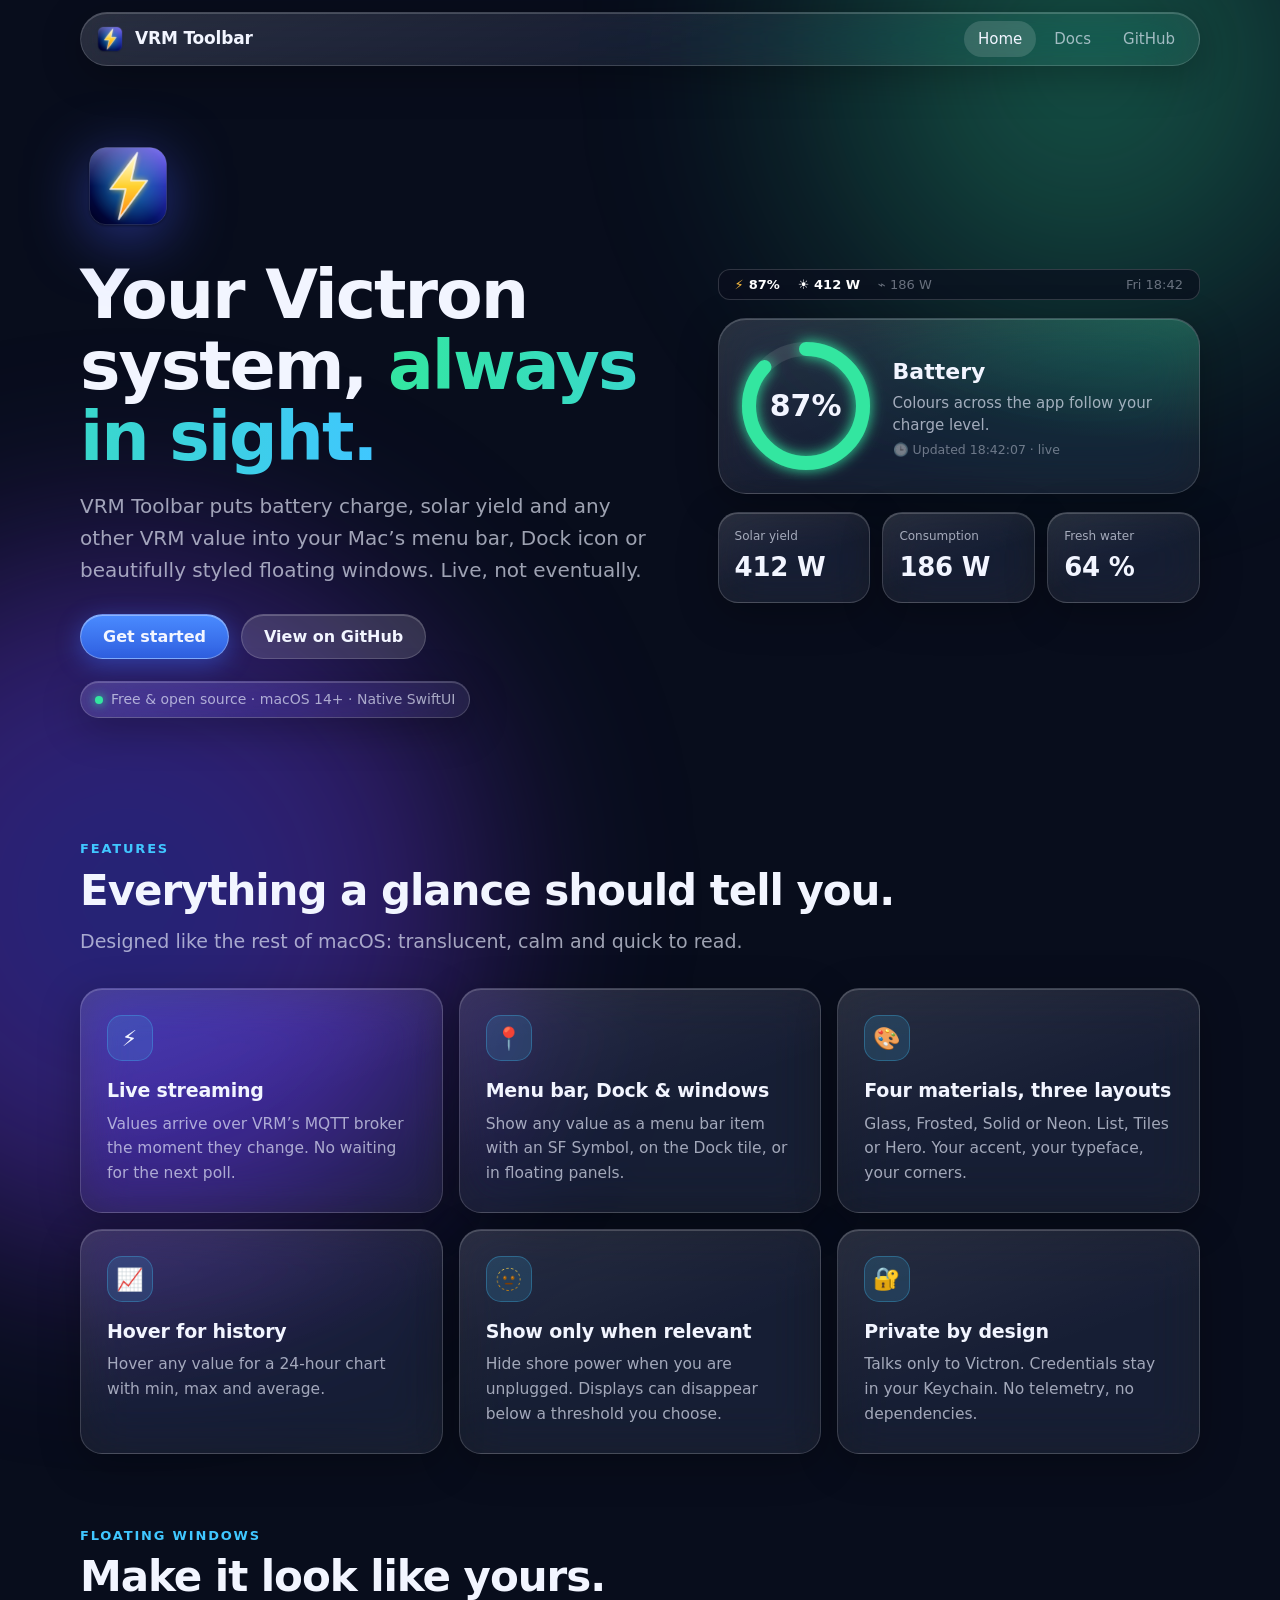
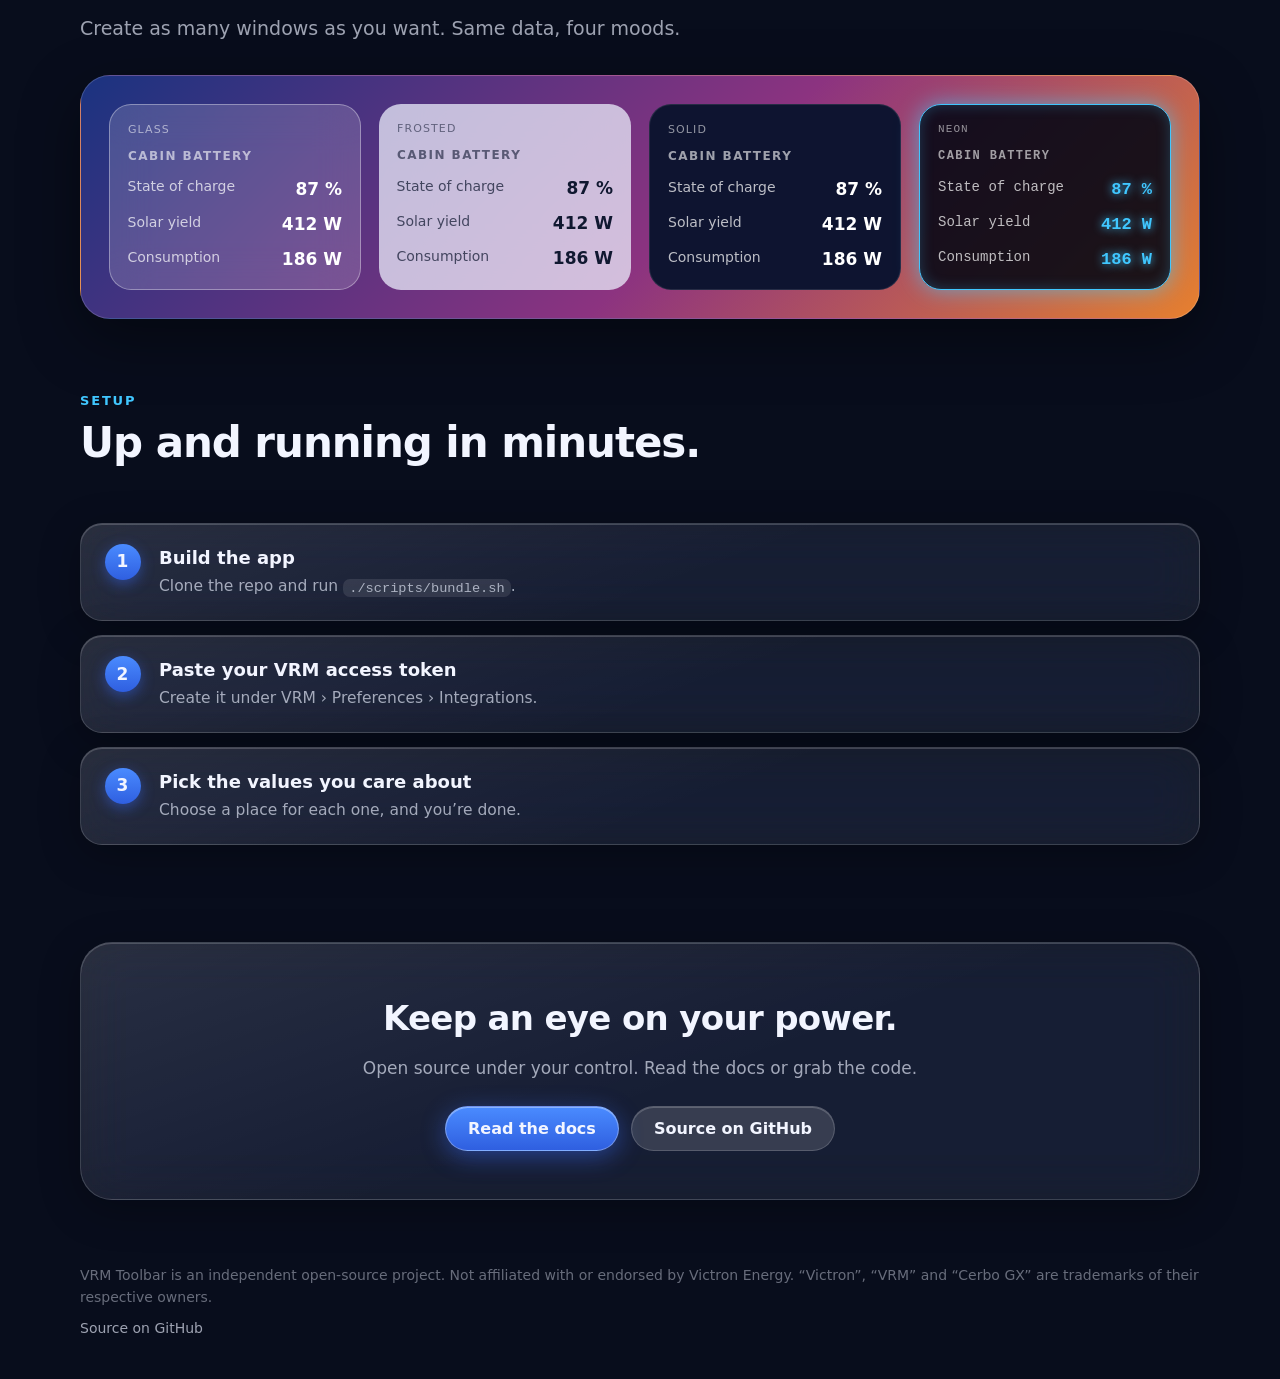
==== docs/index.html @ 51b3aa8a "Initial commit: VRM Toolbar app, docs and homepage Co-Authored-By: Claude Sonnet 5.5 <noreply@anthro" ====
<!DOCTYPE html>
<html lang="en"><head><meta charset="utf-8">
<meta name="viewport" content="width=device-width, initial-scale=1">
<title>VRM Toolbar — your Victron battery, always in sight</title>
<meta name="description" content="A native Mac menu bar, Dock and floating-window display for your Victron VRM installation. Live values, history charts, Liquid Glass design.">
<meta name="theme-color" content="#080d1c">
<link rel="icon" href="assets/favicon.png">
<link rel="stylesheet" href="assets/style.css">
</head><body><header class="topbar glass">
<a class="brand" href="index.html"><img src="assets/icon.png" alt="">VRM Toolbar</a>
<nav><a class="hide-sm on" href="index.html">Home</a><a class="" href="getting-started.html">Docs</a><a class="" href="https://github.com/svenwal/VRM-Toolbar">GitHub</a></nav>
</header>
<div class="wrap">
<section class="hero"><div>
<img class="app-icon" src="assets/icon.png" alt="VRM Toolbar app icon">
<h1>Your Victron system, <em>always in sight.</em></h1>
<p class="lead">VRM Toolbar puts battery charge, solar yield and any other VRM value into your Mac’s menu bar, Dock icon or beautifully styled floating windows. Live, not eventually.</p>
<div class="actions"><a class="btn primary" href="getting-started.html">Get started</a><a class="btn" href="https://github.com/svenwal/VRM-Toolbar">View on GitHub</a></div>
<p style="margin-top:22px"><span class="badge glass"><i></i>Free &amp; open source · macOS 14+ · Native SwiftUI</span></p>
</div>
<div class="stage" aria-hidden="true">
<div class="menubar"><span class="v"><span class="bolt">⚡</span>87%</span><span class="v">☀︎ 412 W</span><span class="v dim">⌁ 186 W</span><span class="spacer"></span><span class="dim">Fri 18:42</span></div>
<div class="overview glass"><div class="ring" id="ring"><svg viewBox="0 0 130 130"><circle class="track" cx="65" cy="65" r="57" pathLength="100"/><circle class="bar" cx="65" cy="65" r="57" pathLength="100"/></svg><b id="pct">87%</b></div>
<div style="position:relative;z-index:1"><h3>Battery</h3><p>Colours across the app follow your charge level.</p><p style="font-size:12.5px;color:var(--faint)">🕒 Updated 18:42:07 · live</p></div></div>
<div class="tiles"><div class="tile glass"><small>Solar yield</small><strong>412 W</strong></div><div class="tile glass"><small>Consumption</small><strong>186 W</strong></div><div class="tile glass"><small>Fresh water</small><strong>64 %</strong></div></div>
</div></section>

<section class="block"><div class="eyebrow">Features</div><h2 class="title">Everything a glance should tell you.</h2>
<p class="sub">Designed like the rest of macOS: translucent, calm and quick to read.</p>
<div class="grid3">
<div class="card glass"><div class="ico">⚡</div><h3>Live streaming</h3><p>Values arrive over VRM’s MQTT broker the moment they change. No waiting for the next poll.</p></div>
<div class="card glass"><div class="ico">📍</div><h3>Menu bar, Dock &amp; windows</h3><p>Show any value as a menu bar item with an SF Symbol, on the Dock tile, or in floating panels.</p></div>
<div class="card glass"><div class="ico">🎨</div><h3>Four materials, three layouts</h3><p>Glass, Frosted, Solid or Neon. List, Tiles or Hero. Your accent, your typeface, your corners.</p></div>
<div class="card glass"><div class="ico">📈</div><h3>Hover for history</h3><p>Hover any value for a 24-hour chart with min, max and average.</p></div>
<div class="card glass"><div class="ico">🫥</div><h3>Show only when relevant</h3><p>Hide shore power when you are unplugged. Displays can disappear below a threshold you choose.</p></div>
<div class="card glass"><div class="ico">🔐</div><h3>Private by design</h3><p>Talks only to Victron. Credentials stay in your Keychain. No telemetry, no dependencies.</p></div>
</div></section>

<section class="block"><div class="eyebrow">Floating windows</div><h2 class="title">Make it look like yours.</h2>
<p class="sub">Create as many windows as you want. Same data, four moods.</p>
<div class="showcase" aria-hidden="true"><div class="fw glass-m"><span class="tag">Glass</span><h4>Cabin battery</h4>
<div class="row"><span>State of charge</span><span>87 %</span></div>
<div class="row"><span>Solar yield</span><span>412 W</span></div>
<div class="row"><span>Consumption</span><span>186 W</span></div></div><div class="fw frosted"><span class="tag">Frosted</span><h4>Cabin battery</h4>
<div class="row"><span>State of charge</span><span>87 %</span></div>
<div class="row"><span>Solar yield</span><span>412 W</span></div>
<div class="row"><span>Consumption</span><span>186 W</span></div></div><div class="fw solid"><span class="tag">Solid</span><h4>Cabin battery</h4>
<div class="row"><span>State of charge</span><span>87 %</span></div>
<div class="row"><span>Solar yield</span><span>412 W</span></div>
<div class="row"><span>Consumption</span><span>186 W</span></div></div><div class="fw neon"><span class="tag">Neon</span><h4>Cabin battery</h4>
<div class="row"><span>State of charge</span><span>87 %</span></div>
<div class="row"><span>Solar yield</span><span>412 W</span></div>
<div class="row"><span>Consumption</span><span>186 W</span></div></div></div></section>

<section class="block"><div class="eyebrow">Setup</div><h2 class="title">Up and running in minutes.</h2><br>
<ol class="steps">
<li class="glass"><div><b>Build the app</b><span>Clone the repo and run <code>./scripts/bundle.sh</code>.</span></div></li>
<li class="glass"><div><b>Paste your VRM access token</b><span>Create it under VRM › Preferences › Integrations.</span></div></li>
<li class="glass"><div><b>Pick the values you care about</b><span>Choose a place for each one, and you’re done.</span></div></li>
</ol></section>

<section class="cta glass"><h2>Keep an eye on your power.</h2><p>Open source under your control. Read the docs or grab the code.</p>
<div class="actions" style="display:flex;gap:12px;justify-content:center;flex-wrap:wrap"><a class="btn primary" href="getting-started.html">Read the docs</a><a class="btn" href="https://github.com/svenwal/VRM-Toolbar">Source on GitHub</a></div></section>
</div>
<script>
// Cycle the demo ring through the same green → amber → red thresholds the app uses.
(function () {
  var ring = document.getElementById("ring"), pct = document.getElementById("pct");
  var levels = [87, 54, 22, 87], i = 0;
  if (matchMedia("(prefers-reduced-motion: reduce)").matches) return;
  setInterval(function () {
    i = (i + 1) % levels.length; var v = levels[i];
    ring.style.setProperty("--p", v);
    ring.style.setProperty("--c", v > 60 ? "var(--good)" : v > 30 ? "var(--warn)" : "var(--bad)");
    pct.textContent = v + "%";
  }, 3500);
})();
</script><footer><span>VRM Toolbar is an independent open-source project. Not affiliated with or endorsed by Victron Energy. “Victron”, “VRM” and “Cerbo GX” are trademarks of their respective owners.</span>
<span><a href="https://github.com/svenwal/VRM-Toolbar">Source on GitHub</a></span></footer></body></html>
---- docs/assets/style.css ----
/* VRM Toolbar site — mirrors the app: dark aurora, liquid-glass cards, rounded type, battery-coloured accents. */
:root {
  --bg: #080d1c;
  --ink: #f2f5ff;
  --muted: rgba(235, 240, 255, .66);
  --faint: rgba(235, 240, 255, .42);
  --good: #33e6a0;
  --warn: #ffbf40;
  --bad: #ff5966;
  --electric: #40c7ff;
  --violet: #6633cc;
  --accent: var(--good);
  --glass: rgba(255, 255, 255, .07);
  --glass-hi: rgba(255, 255, 255, .14);
  --edge: rgba(255, 255, 255, .16);
  --radius: 22px;
  --font: ui-rounded, "SF Pro Rounded", -apple-system, BlinkMacSystemFont, "Segoe UI", system-ui, sans-serif;
  --mono: ui-monospace, "SF Mono", Menlo, Consolas, monospace;
}
* { box-sizing: border-box; }
html { scroll-behavior: smooth; }
body {
  margin: 0; min-height: 100vh; color: var(--ink); font: 17px/1.6 var(--font);
  background: var(--bg); -webkit-font-smoothing: antialiased;
}
/* Drifting aurora, like AuroraBackground in the app */
body::before, body::after {
  content: ""; position: fixed; z-index: -1; pointer-events: none; border-radius: 50%; filter: blur(90px);
  width: 70vmax; height: 70vmax; opacity: .5; animation: drift 28s ease-in-out infinite alternate;
}
body::before { top: -30vmax; right: -20vmax; background: radial-gradient(circle, var(--accent), transparent 65%); opacity: .38; }
body::after { bottom: -35vmax; left: -25vmax; background: radial-gradient(circle, #2b3fd0, var(--violet) 40%, transparent 68%); animation-duration: 36s; }
@keyframes drift { to { transform: translate(6vmax, 5vmax) scale(1.12); } }
@media (prefers-reduced-motion: reduce) { * { animation: none !important; transition: none !important; } html { scroll-behavior: auto; } }

a { color: var(--electric); text-decoration: none; }
a:hover { text-decoration: underline; }
img { max-width: 100%; }
code, kbd { font-family: var(--mono); font-size: .88em; background: rgba(255, 255, 255, .1); padding: .12em .45em; border-radius: 7px; }
pre {
  margin: 1em 0; padding: 16px 20px; overflow-x: auto; font: 14px/1.6 var(--mono); border-radius: 16px;
  background: rgba(2, 5, 16, .6); border: 1px solid var(--edge);
}
pre code { background: none; padding: 0; font-size: inherit; }
.glass {
  background: linear-gradient(160deg, var(--glass-hi), var(--glass) 55%);
  border: 1px solid var(--edge); border-radius: var(--radius);
  backdrop-filter: blur(24px) saturate(1.6); -webkit-backdrop-filter: blur(24px) saturate(1.6);
  box-shadow: 0 10px 40px rgba(0, 0, 0, .28), inset 0 1px 0 rgba(255, 255, 255, .18);
}

/* Top bar */
.topbar {
  position: sticky; top: 12px; z-index: 20; margin: 12px auto 0; width: min(1120px, calc(100% - 24px));
  display: flex; align-items: center; gap: 8px; padding: 8px 10px 8px 14px; border-radius: 999px;
}
.brand { display: flex; align-items: center; gap: 10px; font-weight: 700; color: var(--ink); letter-spacing: -.01em; }
.brand img { width: 30px; height: 30px; }
.brand:hover { text-decoration: none; }
.topbar nav { margin-left: auto; display: flex; gap: 4px; flex-wrap: wrap; }
.topbar nav a { color: var(--muted); padding: 6px 14px; border-radius: 999px; font-size: 15px; font-weight: 500; }
.topbar nav a:hover { color: var(--ink); background: var(--glass); text-decoration: none; }
.topbar nav a.on { color: var(--ink); background: var(--glass-hi); }

/* Buttons */
.btn {
  display: inline-flex; align-items: center; gap: 8px; padding: 12px 22px; border-radius: 999px; font: 600 16px var(--font);
  color: var(--ink); background: var(--glass-hi); border: 1px solid var(--edge); cursor: pointer;
  box-shadow: inset 0 1px 0 rgba(255, 255, 255, .2); transition: transform .15s, background .15s;
}
.btn:hover { text-decoration: none; transform: translateY(-1px); background: rgba(255, 255, 255, .2); }
.btn.primary { background: linear-gradient(180deg, #4a8bff, #2f5fe0); border-color: rgba(255, 255, 255, .3); box-shadow: 0 6px 24px rgba(60, 110, 255, .45), inset 0 1px 0 rgba(255, 255, 255, .35); }
.btn.primary:hover { background: linear-gradient(180deg, #5b97ff, #3b6bea); }

/* Home */
.wrap { width: min(1120px, calc(100% - 40px)); margin: 0 auto; }
.hero { display: grid; grid-template-columns: 1.1fr .9fr; gap: 48px; align-items: center; padding: 72px 0 40px; }
.hero h1 { font-size: clamp(40px, 6vw, 68px); line-height: 1.04; letter-spacing: -.03em; margin: 18px 0 18px; font-weight: 800; }
.hero h1 em { font-style: normal; background: linear-gradient(90deg, var(--good), var(--electric)); -webkit-background-clip: text; background-clip: text; color: transparent; }
.hero p.lead { font-size: 20px; color: var(--muted); max-width: 34em; margin: 0 0 28px; }
.hero .actions { display: flex; gap: 12px; flex-wrap: wrap; }
.badge { display: inline-flex; gap: 8px; align-items: center; padding: 6px 14px; border-radius: 999px; font-size: 14px; color: var(--muted); }
.badge i { width: 8px; height: 8px; border-radius: 50%; background: var(--good); box-shadow: 0 0 10px var(--good); }
.app-icon { width: 96px; height: 96px; filter: drop-shadow(0 12px 30px rgba(70, 90, 255, .5)); }

/* Hero mock: menu bar + overview card */
.stage { position: relative; display: grid; gap: 18px; }
.menubar { display: flex; align-items: center; gap: 18px; padding: 7px 16px; border-radius: 12px; font: 600 13px var(--font); background: rgba(10, 14, 30, .72); border: 1px solid var(--edge); color: #fff; }
.menubar .spacer { flex: 1; }
.menubar span.v { display: inline-flex; gap: 5px; align-items: center; }
.menubar .bolt { color: var(--warn); }
.menubar .dim { color: var(--faint); font-weight: 500; }
.overview { display: flex; align-items: center; gap: 22px; padding: 22px; border-radius: 28px; position: relative; }
.overview::after { content: ""; position: absolute; inset: 0; border-radius: inherit; background: radial-gradient(120% 120% at 100% 0, rgba(51, 230, 160, .22), transparent 60%); pointer-events: none; }
.ring { --p: 87; --c: var(--good); position: relative; width: 130px; height: 130px; flex: none; }
.ring svg { width: 100%; height: 100%; transform: rotate(-90deg); overflow: visible; }
.ring circle { fill: none; stroke-width: 14; stroke-linecap: round; }
.ring .track { stroke: rgba(255, 255, 255, .1); }
.ring .bar { stroke: var(--c); stroke-dasharray: 100; stroke-dashoffset: calc(100 - var(--p)); filter: drop-shadow(0 0 7px var(--c)); transition: stroke-dashoffset 1s ease, stroke .6s; }
.ring b { position: absolute; inset: 0; display: grid; place-items: center; font-size: 30px; font-weight: 700; font-variant-numeric: tabular-nums; }
.overview h3 { margin: 0; font-size: 22px; }
.overview p { margin: 4px 0 0; color: var(--muted); font-size: 15px; line-height: 1.45; }
.tiles { display: grid; grid-template-columns: repeat(3, 1fr); gap: 12px; }
.tile { padding: 14px 16px; border-radius: 20px; }
.tile small { display: block; color: var(--muted); font-size: 12px; }
.tile strong { font-size: 26px; font-weight: 700; font-variant-numeric: tabular-nums; letter-spacing: -.01em; }

/* Sections */
section.block { padding: 64px 0 8px; }
.eyebrow { color: var(--electric); font-weight: 700; font-size: 13px; letter-spacing: .14em; text-transform: uppercase; }
h2.title { font-size: clamp(28px, 4vw, 42px); letter-spacing: -.025em; line-height: 1.1; margin: 8px 0 12px; }
p.sub { color: var(--muted); font-size: 19px; max-width: 40em; margin: 0 0 32px; }
.grid3 { display: grid; grid-template-columns: repeat(auto-fit, minmax(320px, 1fr)); gap: 16px; }
.card { padding: 26px; }
.card .ico { width: 46px; height: 46px; display: grid; place-items: center; border-radius: 15px; font-size: 22px; margin-bottom: 14px; background: rgba(64, 199, 255, .14); border: 1px solid rgba(64, 199, 255, .3); }
.card h3 { margin: 0 0 6px; font-size: 19px; letter-spacing: -.01em; }
.card p { margin: 0; color: var(--muted); font-size: 15.5px; }

/* Floating-window showcase */
.showcase { display: grid; grid-template-columns: repeat(auto-fit, minmax(240px, 1fr)); gap: 18px; padding: 28px; border-radius: 30px;
  background: linear-gradient(135deg, #1a3380, #8c3380 55%, #e6802f); border: 1px solid var(--edge); box-shadow: 0 20px 60px rgba(0, 0, 0, .4); }
.fw { padding: 16px 18px; border-radius: 22px; color: #fff; display: grid; gap: 8px; align-content: start; }
.fw .row { display: flex; justify-content: space-between; gap: 12px; font-variant-numeric: tabular-nums; }
.fw .row span:first-child { opacity: .72; font-size: 14px; }
.fw .row span:last-child { font-weight: 700; }
.fw h4 { margin: 0 0 2px; font-size: 12px; letter-spacing: .12em; text-transform: uppercase; opacity: .6; }
.fw.glass-m { background: rgba(255, 255, 255, .16); backdrop-filter: blur(20px); border: 1px solid rgba(255, 255, 255, .35); }
.fw.frosted { background: rgba(240, 244, 255, .72); color: #101830; backdrop-filter: blur(30px); }
.fw.solid { background: #0e1430; border: 1px solid rgba(255, 255, 255, .1); }
.fw.neon { background: rgba(3, 6, 20, .88); border: 1.5px solid var(--electric); box-shadow: 0 0 22px rgba(64, 199, 255, .65), inset 0 0 14px rgba(64, 199, 255, .25); font-family: var(--mono); }
.fw.neon .row span:last-child { color: var(--electric); text-shadow: 0 0 10px var(--electric); }
.fw .tag { font-size: 11px; opacity: .55; text-transform: uppercase; letter-spacing: .1em; }

.steps { counter-reset: s; display: grid; gap: 14px; padding: 0; list-style: none; }
.steps li { counter-increment: s; display: flex; gap: 18px; padding: 20px 24px; align-items: flex-start; }
.steps li::before { content: counter(s); flex: none; width: 36px; height: 36px; border-radius: 50%; display: grid; place-items: center; font-weight: 700; background: linear-gradient(180deg, #4a8bff, #2f5fe0); box-shadow: 0 4px 14px rgba(60, 110, 255, .45); }
.steps b { display: block; font-size: 18px; }
.steps span { color: var(--muted); font-size: 15.5px; }
.cta { text-align: center; padding: 48px 28px; margin: 72px 0 0; border-radius: 32px; }
.cta h2 { margin: 0 0 10px; font-size: 34px; letter-spacing: -.02em; }
.cta p { color: var(--muted); margin: 0 0 24px; }

footer { margin: 64px auto 40px; width: min(1120px, calc(100% - 40px)); color: var(--faint); font-size: 14px; display: flex; flex-wrap: wrap; gap: 8px 24px; justify-content: space-between; }
footer a { color: var(--muted); }

/* Docs */
.docs { width: min(1120px, calc(100% - 24px)); margin: 28px auto 0; display: grid; grid-template-columns: 240px 1fr; gap: 20px; align-items: start; }
.side { position: sticky; top: 84px; padding: 12px; display: grid; gap: 2px; }
.side h5 { margin: 10px 12px 4px; color: var(--faint); font-size: 12px; letter-spacing: .12em; text-transform: uppercase; }
.side a { display: flex; gap: 10px; align-items: center; padding: 8px 12px; border-radius: 12px; color: var(--muted); font-weight: 500; font-size: 15.5px; }
.side a:hover { background: var(--glass); color: var(--ink); text-decoration: none; }
.side a.on { background: var(--glass-hi); color: var(--ink); }
.doc { padding: 40px 48px 48px; min-width: 0; }
.doc h1 { font-size: 40px; letter-spacing: -.03em; margin: 0 0 6px; line-height: 1.1; }
.doc .lede { color: var(--muted); font-size: 19px; margin: 0 0 28px; }
.doc h2 { font-size: 25px; letter-spacing: -.02em; margin: 40px 0 8px; padding-top: 6px; }
.doc h3 { font-size: 18px; margin: 26px 0 4px; }
.doc p, .doc li { color: rgba(240, 244, 255, .86); }
.doc ul, .doc ol { padding-left: 1.3em; }
.doc li { margin: .3em 0; }
.doc table { width: 100%; border-collapse: collapse; margin: 1em 0; font-size: 15.5px; }
.doc th, .doc td { text-align: left; padding: 10px 14px; border-bottom: 1px solid var(--edge); vertical-align: top; }
.doc th { color: var(--muted); font-weight: 600; font-size: 13px; letter-spacing: .06em; text-transform: uppercase; }
.note { margin: 1.2em 0; padding: 14px 18px; border-radius: 16px; border: 1px solid rgba(64, 199, 255, .35); background: rgba(64, 199, 255, .09); font-size: 15.5px; }
.note.warn { border-color: rgba(255, 191, 64, .4); background: rgba(255, 191, 64, .09); }
.note b:first-child { margin-right: 6px; }
.pager { display: flex; justify-content: space-between; gap: 12px; margin-top: 44px; padding-top: 22px; border-top: 1px solid var(--edge); }
.pager a { padding: 10px 18px; border-radius: 14px; background: var(--glass); border: 1px solid var(--edge); color: var(--ink); font-weight: 600; }
.pager a:hover { background: var(--glass-hi); text-decoration: none; }

@media (max-width: 900px) {
  .hero { grid-template-columns: 1fr; padding-top: 40px; }
  .docs { grid-template-columns: 1fr; }
  .side { position: static; grid-template-columns: repeat(auto-fit, minmax(150px, 1fr)); }
  .side h5 { display: none; }
  .doc { padding: 28px 22px 34px; }
  .topbar nav a { padding: 6px 10px; }
  .topbar nav a.hide-sm { display: none; }
}
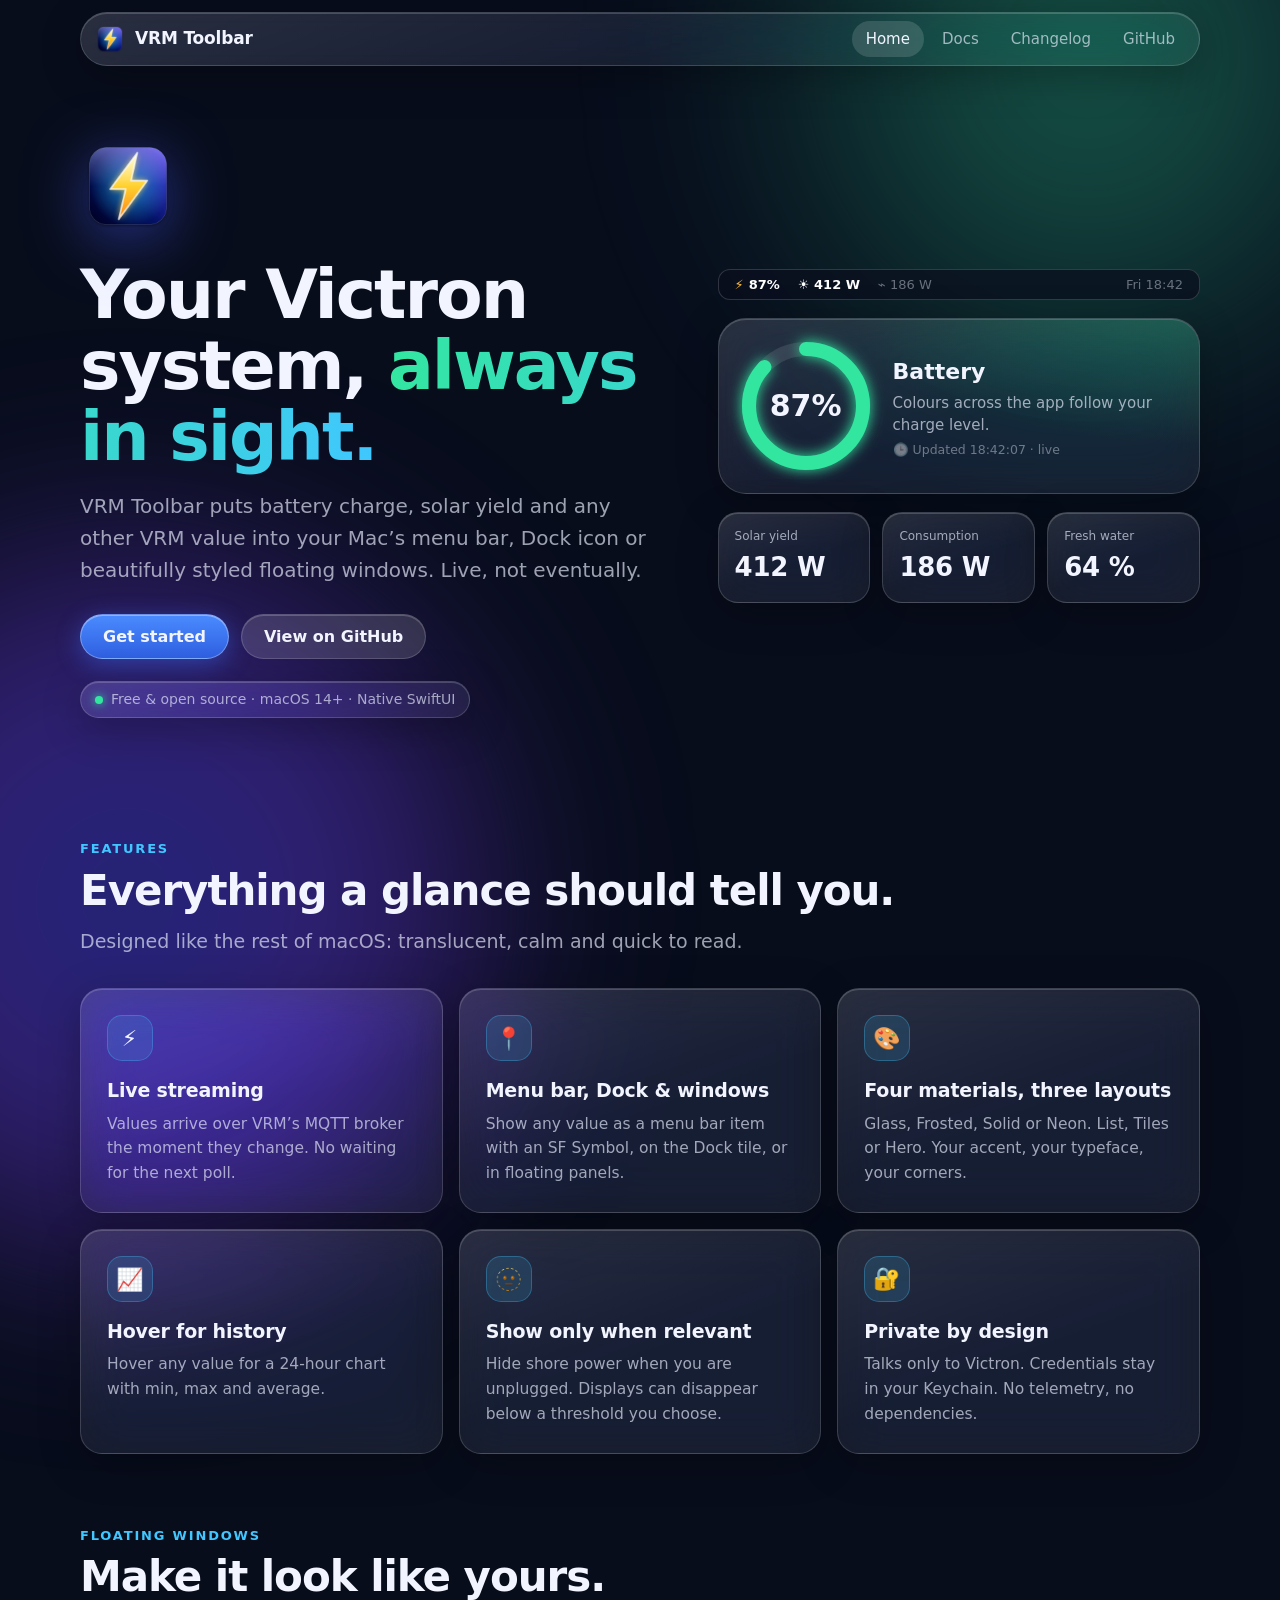
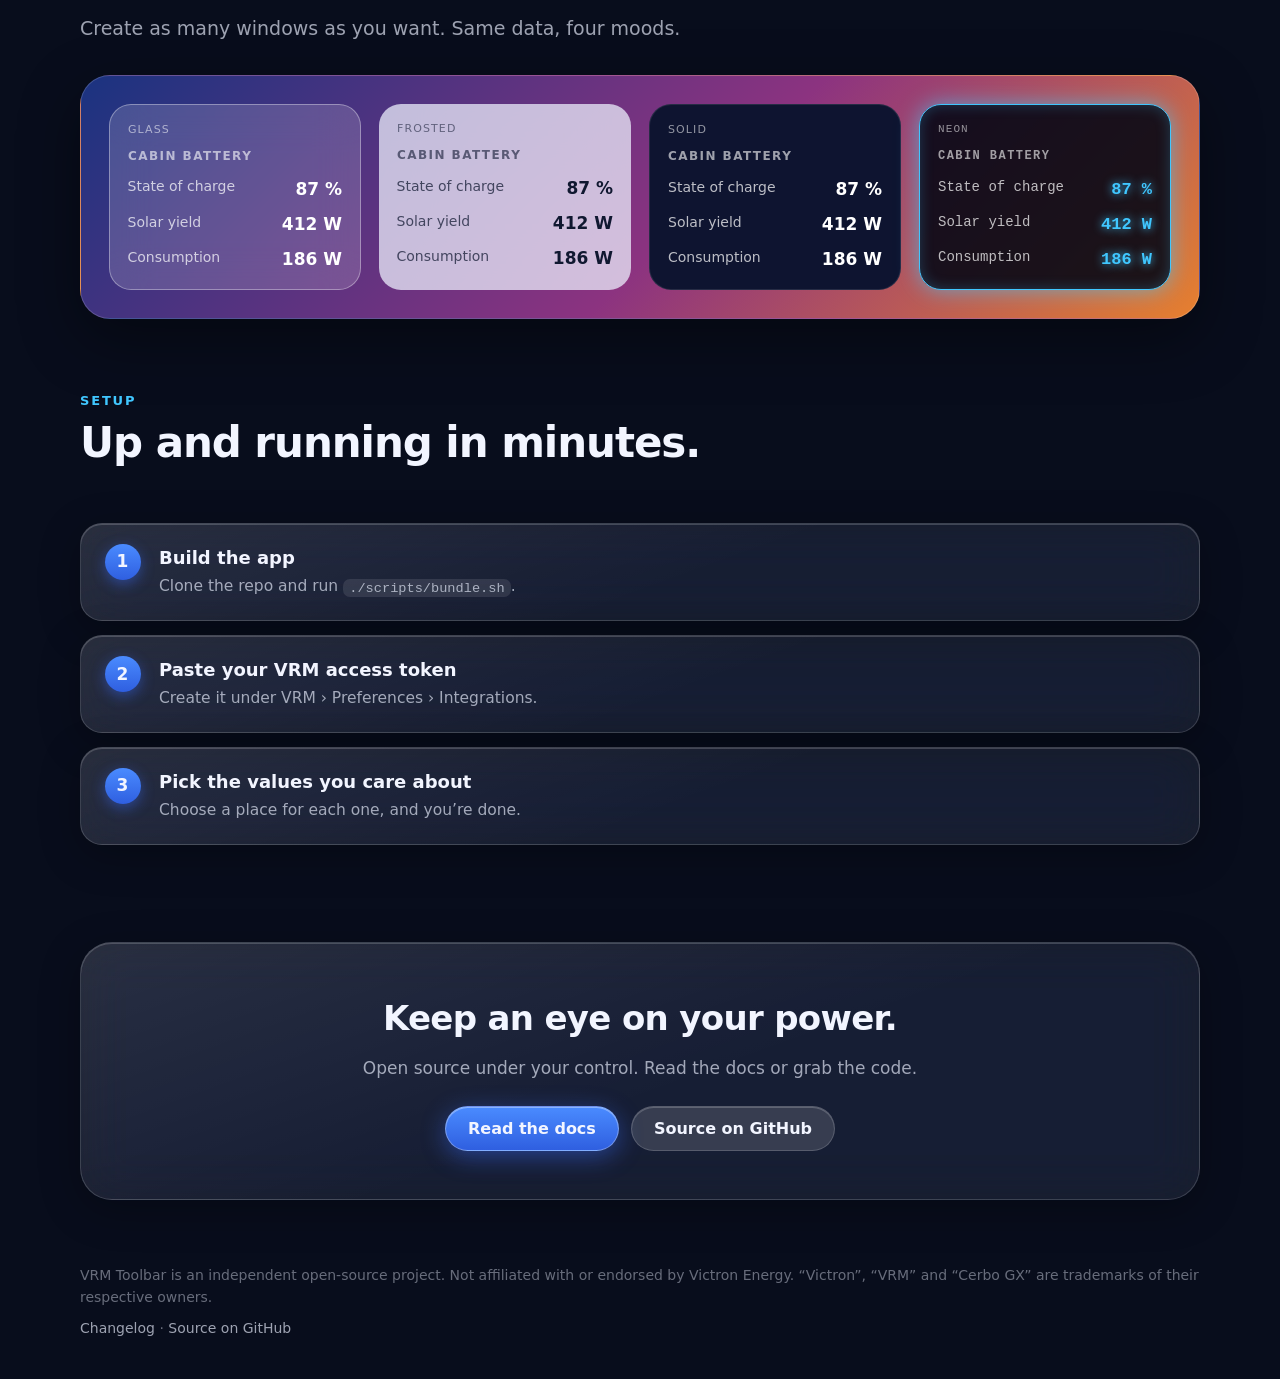
==== commit 82ab0ac0: "Add Edit menu (fix paste), always-visible Dock icon setting, changelog Co-Authored-By: Claude Sonnet" ====
--- a/docs/index.html
+++ b/docs/index.html
@@ -8,7 +8,7 @@
 <link rel="stylesheet" href="assets/style.css">
 </head><body><header class="topbar glass">
 <a class="brand" href="index.html"><img src="assets/icon.png" alt="">VRM Toolbar</a>
-<nav><a class="hide-sm on" href="index.html">Home</a><a class="" href="getting-started.html">Docs</a><a class="" href="https://github.com/svenwal/VRM-Toolbar">GitHub</a></nav>
+<nav><a class="hide-sm on" href="index.html">Home</a><a class="" href="getting-started.html">Docs</a><a class="" href="changelog.html">Changelog</a><a class="" href="https://github.com/svenwal/VRM-Toolbar">GitHub</a></nav>
 </header>
 <div class="wrap">
 <section class="hero"><div>
@@ -76,4 +76,4 @@
   }, 3500);
 })();
 </script><footer><span>VRM Toolbar is an independent open-source project. Not affiliated with or endorsed by Victron Energy. “Victron”, “VRM” and “Cerbo GX” are trademarks of their respective owners.</span>
-<span><a href="https://github.com/svenwal/VRM-Toolbar">Source on GitHub</a></span></footer></body></html>+<span><a href="changelog.html">Changelog</a> · <a href="https://github.com/svenwal/VRM-Toolbar">Source on GitHub</a></span></footer></body></html>
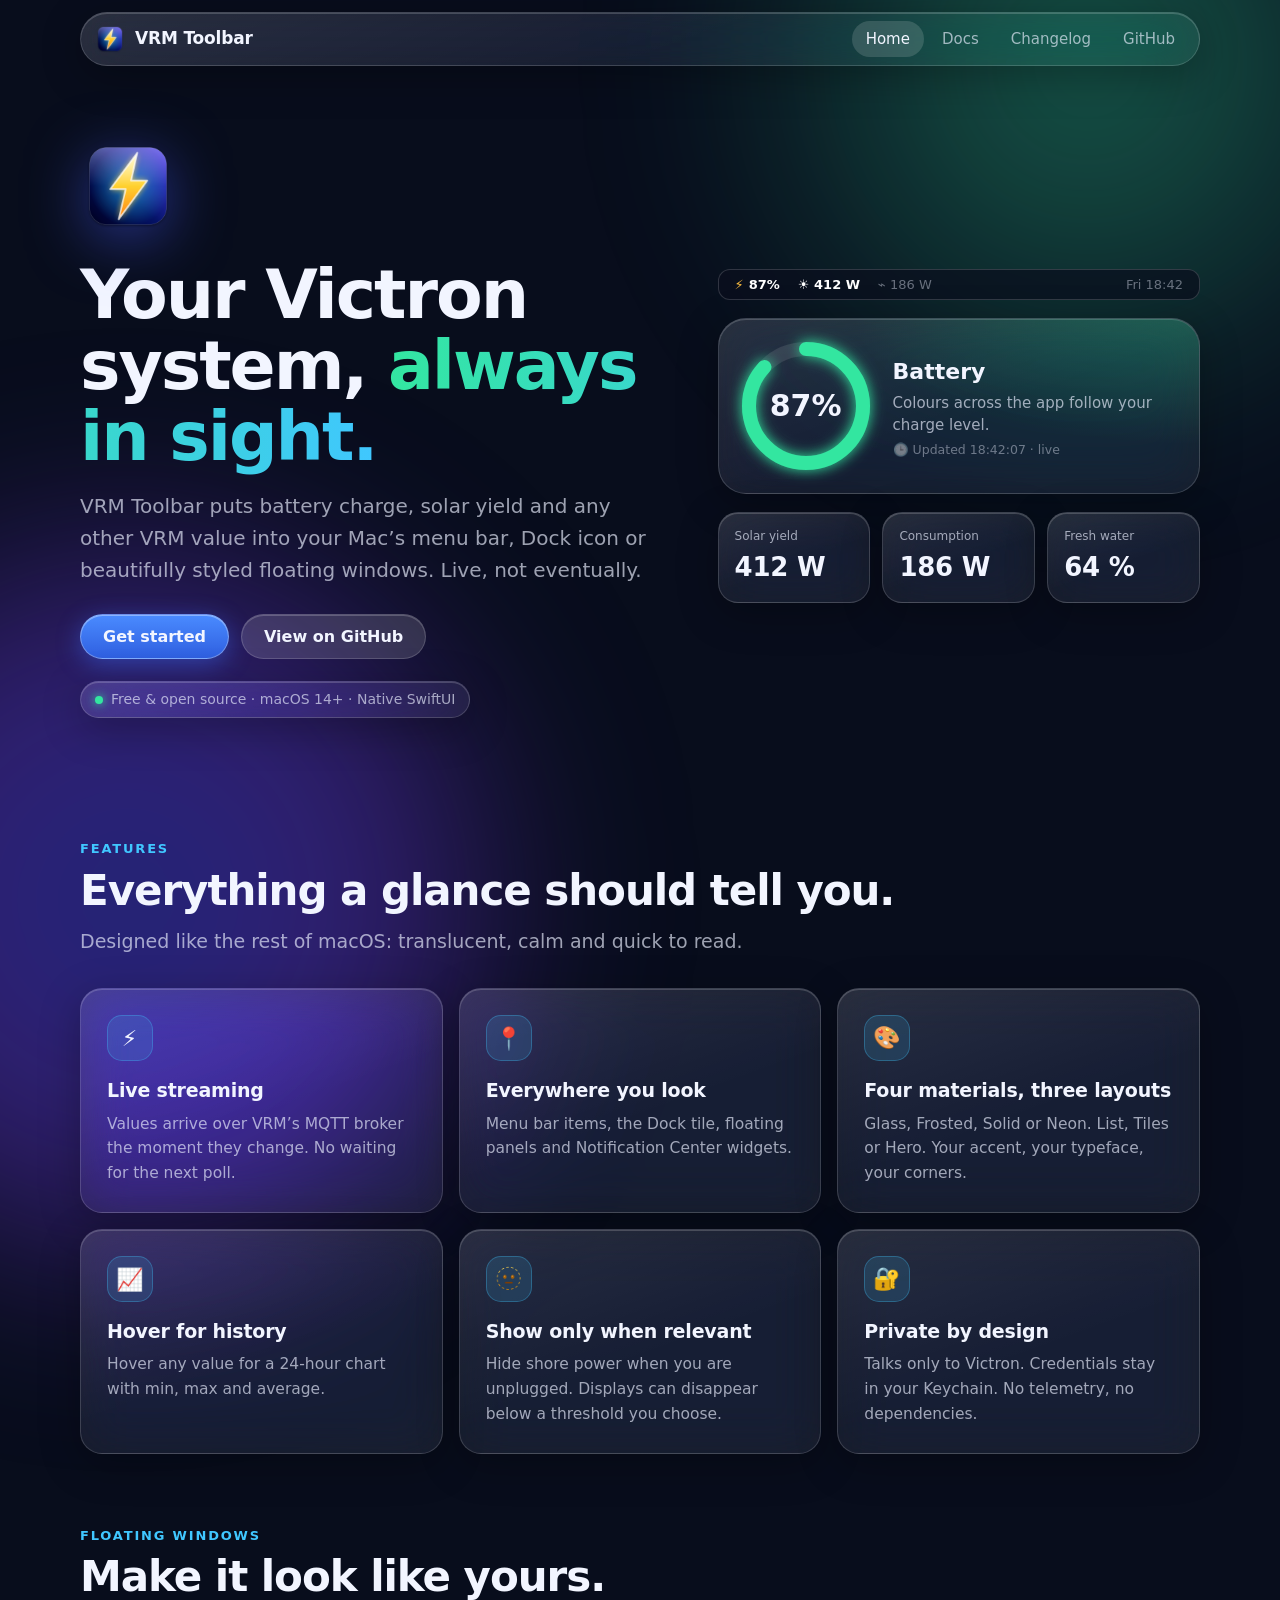
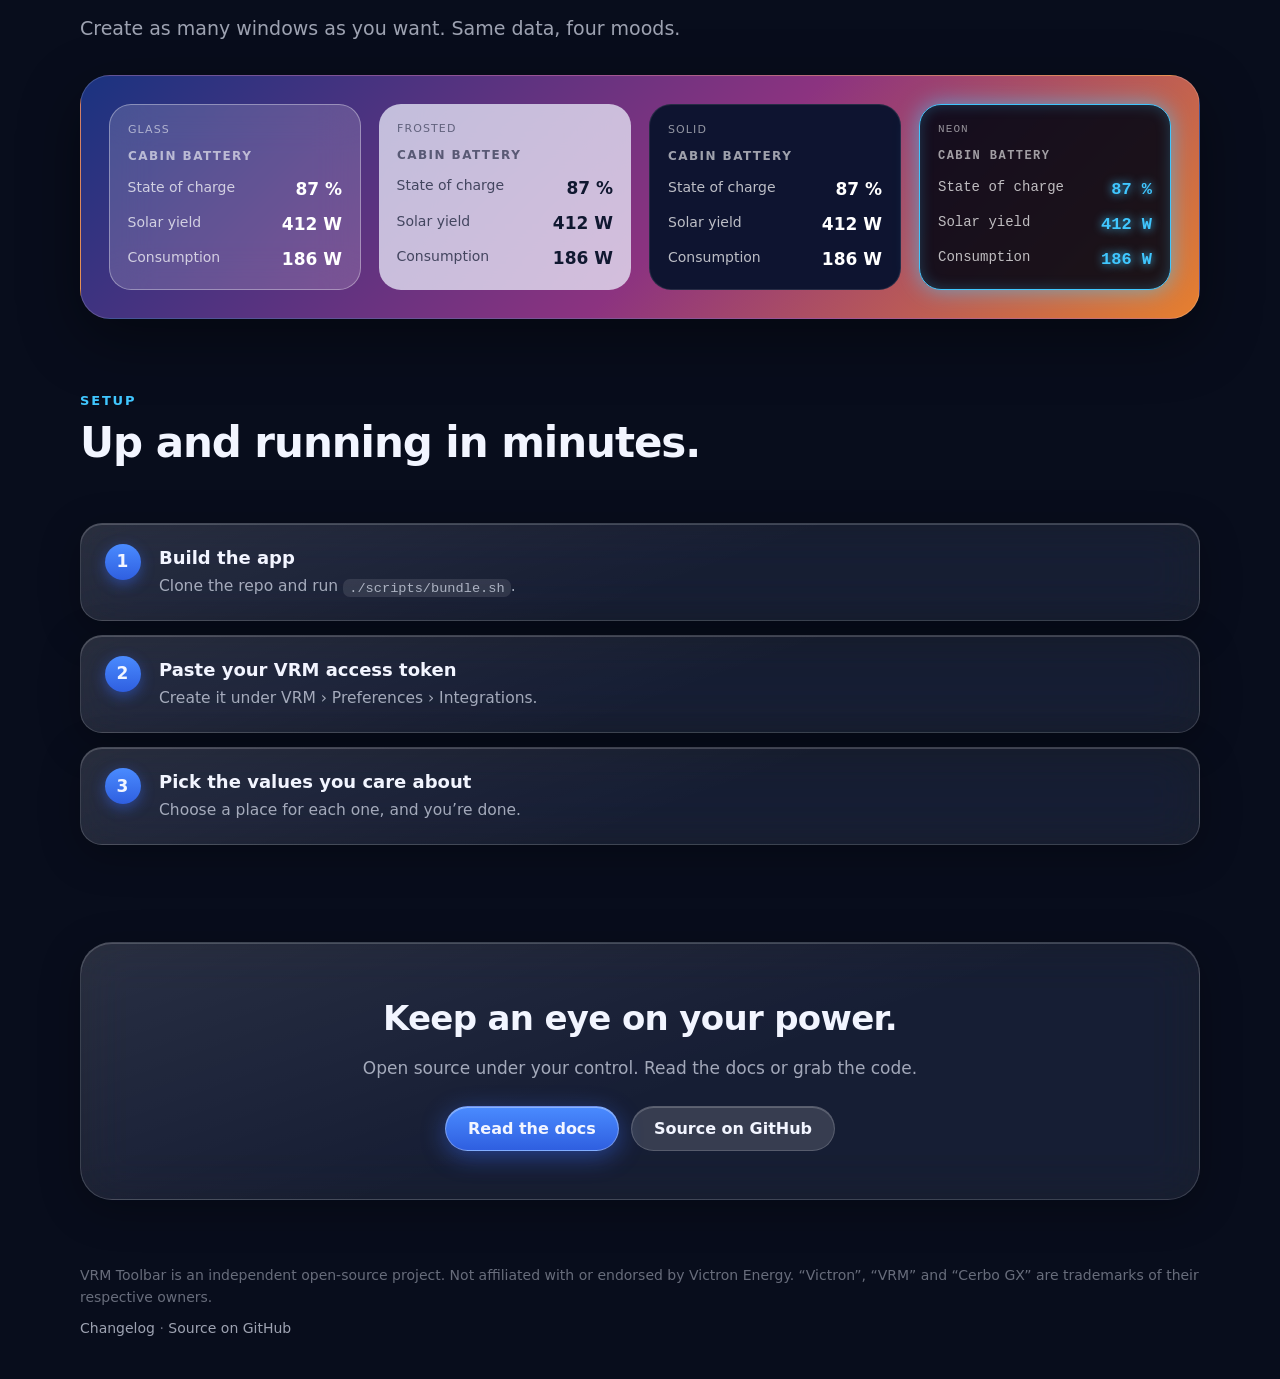
==== commit 6950880f: "Add Notification Center widgets (Battery, Values), docs and changelog 0.2.0 Co-Authored-By: Claude S" ====
--- a/docs/index.html
+++ b/docs/index.html
@@ -29,7 +29,7 @@
 <p class="sub">Designed like the rest of macOS: translucent, calm and quick to read.</p>
 <div class="grid3">
 <div class="card glass"><div class="ico">⚡</div><h3>Live streaming</h3><p>Values arrive over VRM’s MQTT broker the moment they change. No waiting for the next poll.</p></div>
-<div class="card glass"><div class="ico">📍</div><h3>Menu bar, Dock &amp; windows</h3><p>Show any value as a menu bar item with an SF Symbol, on the Dock tile, or in floating panels.</p></div>
+<div class="card glass"><div class="ico">📍</div><h3>Everywhere you look</h3><p>Menu bar items, the Dock tile, floating panels and Notification Center widgets.</p></div>
 <div class="card glass"><div class="ico">🎨</div><h3>Four materials, three layouts</h3><p>Glass, Frosted, Solid or Neon. List, Tiles or Hero. Your accent, your typeface, your corners.</p></div>
 <div class="card glass"><div class="ico">📈</div><h3>Hover for history</h3><p>Hover any value for a 24-hour chart with min, max and average.</p></div>
 <div class="card glass"><div class="ico">🫥</div><h3>Show only when relevant</h3><p>Hide shore power when you are unplugged. Displays can disappear below a threshold you choose.</p></div>
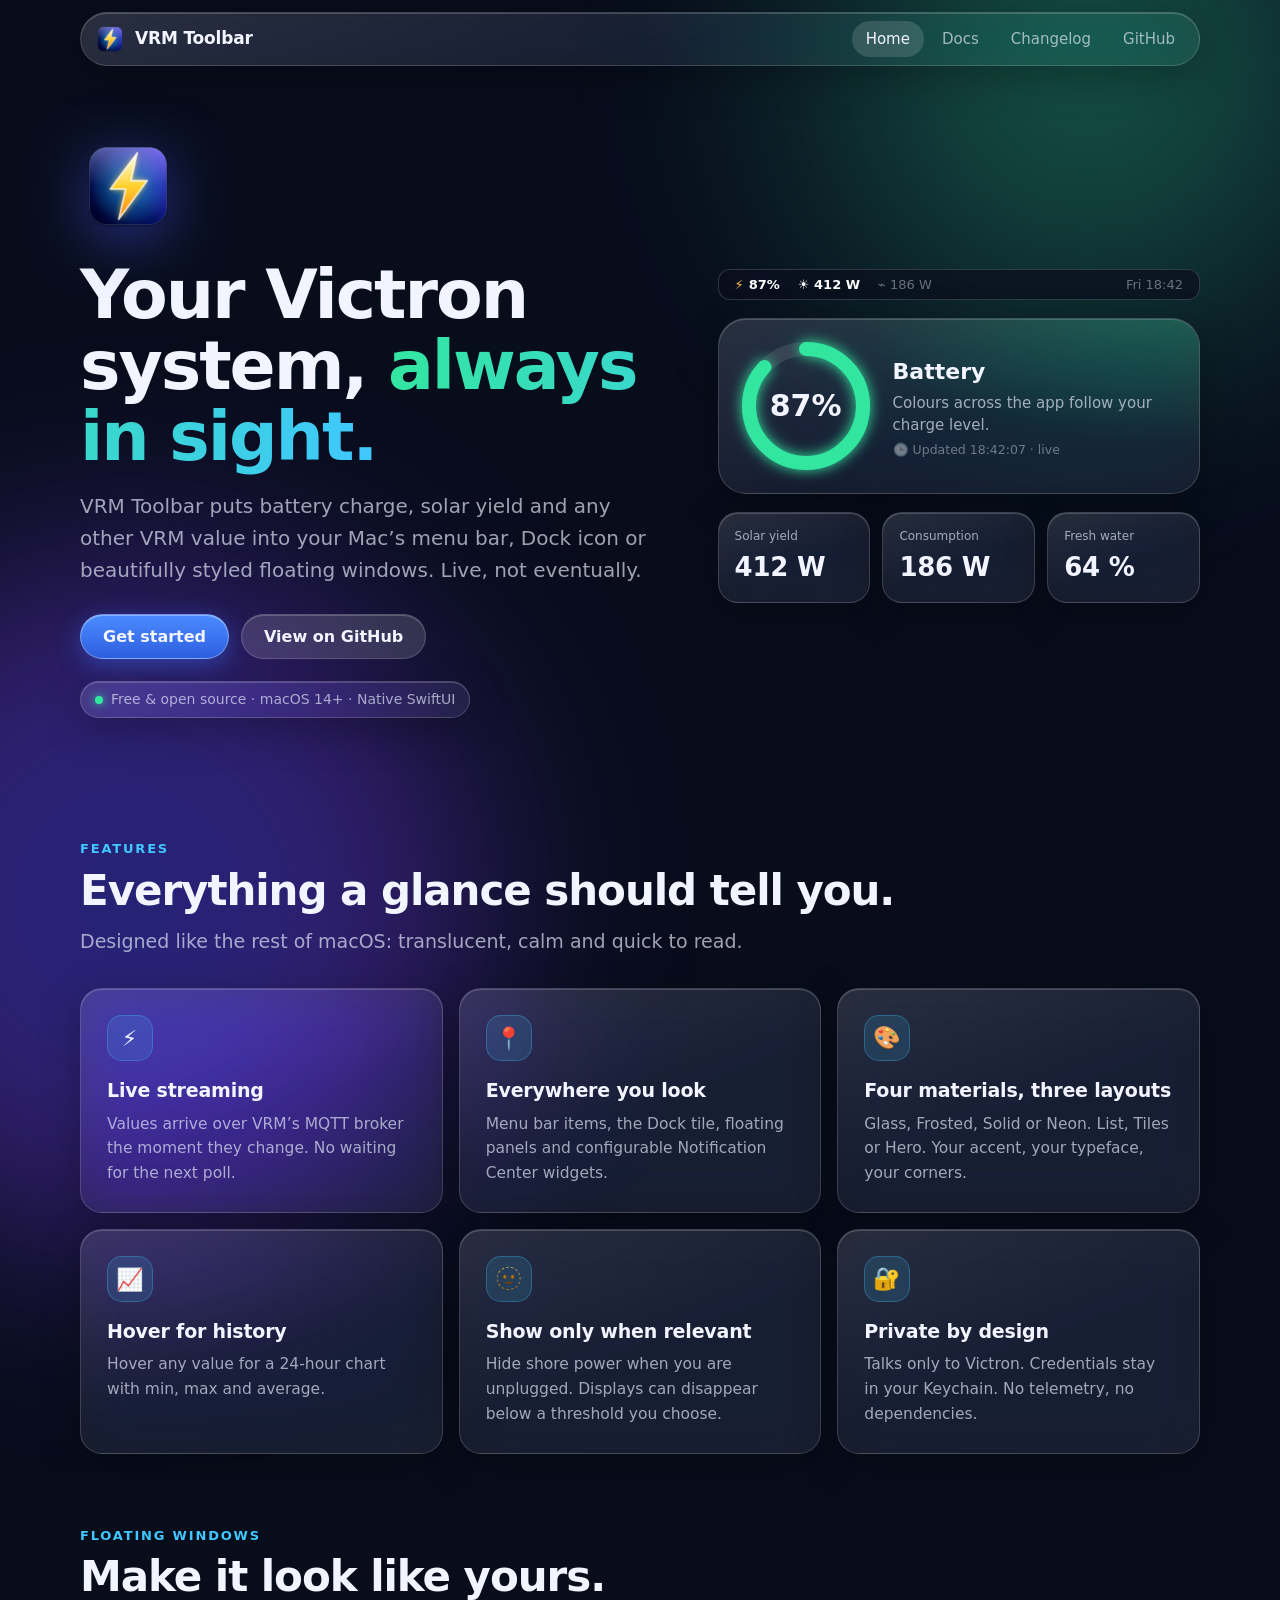
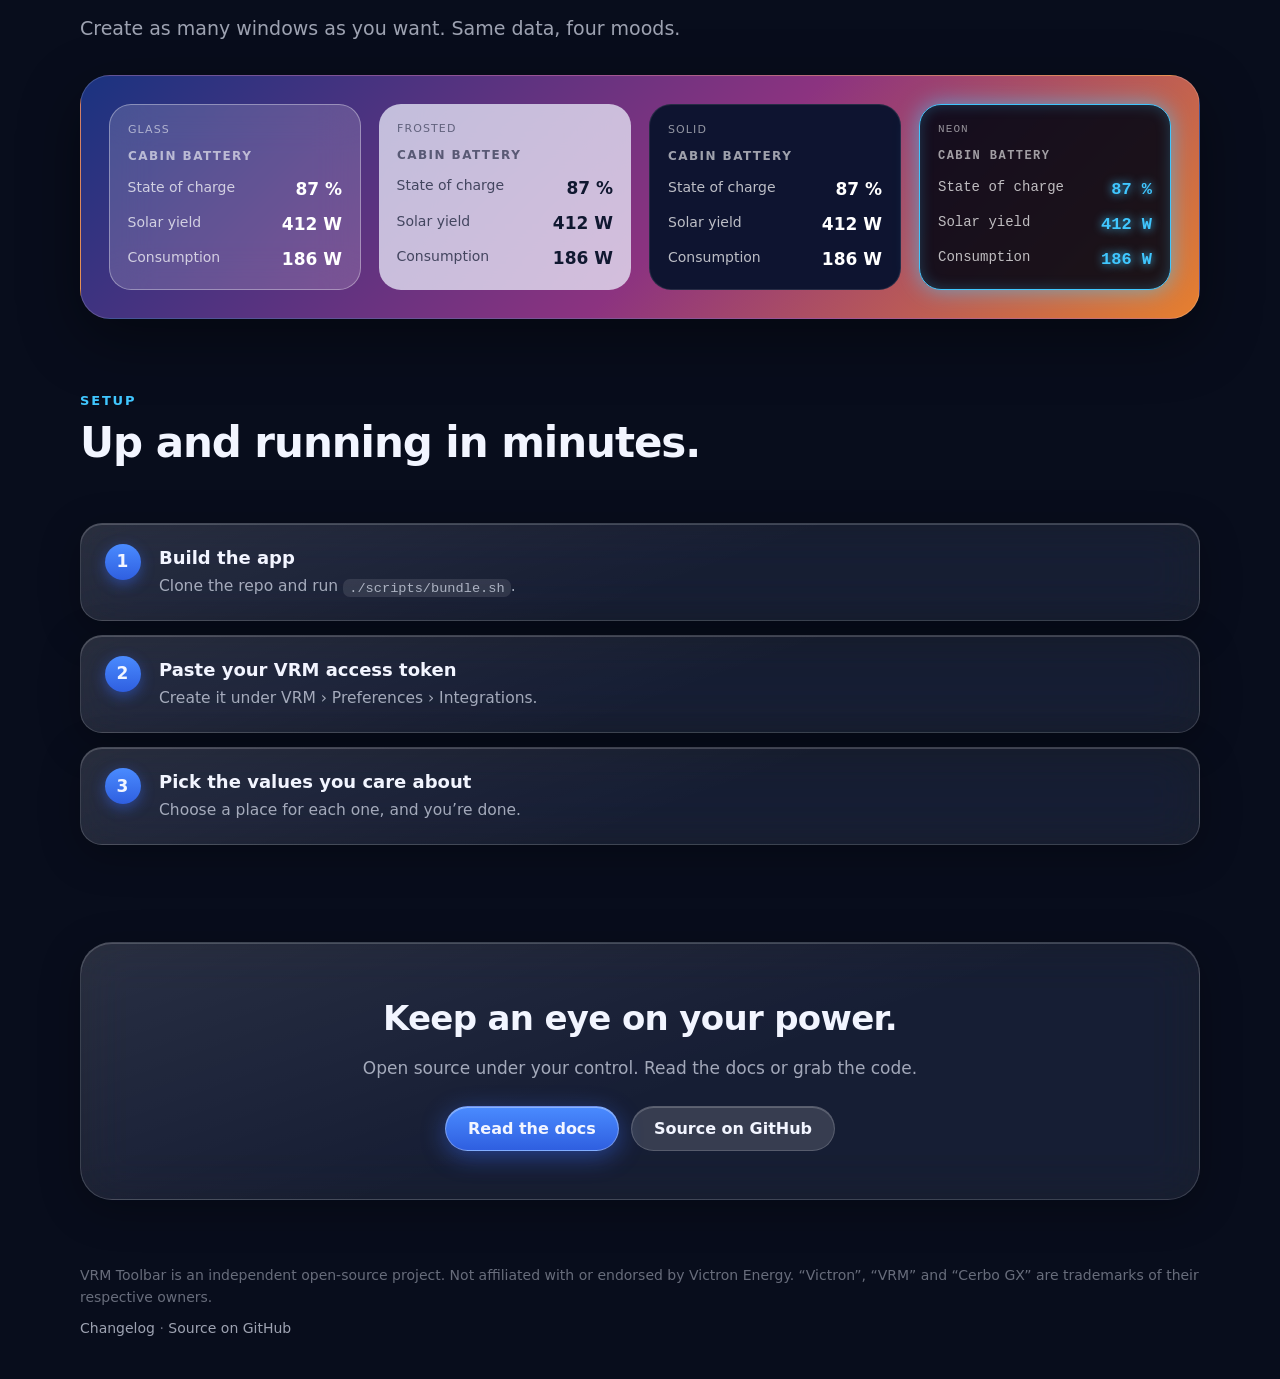
==== commit ad92ad08: "Configurable widgets: widget sets, Widgets page, App Intents metadata; changelog 0.3.0 Co-Authored-B" ====
--- a/docs/index.html
+++ b/docs/index.html
@@ -29,7 +29,7 @@
 <p class="sub">Designed like the rest of macOS: translucent, calm and quick to read.</p>
 <div class="grid3">
 <div class="card glass"><div class="ico">⚡</div><h3>Live streaming</h3><p>Values arrive over VRM’s MQTT broker the moment they change. No waiting for the next poll.</p></div>
-<div class="card glass"><div class="ico">📍</div><h3>Everywhere you look</h3><p>Menu bar items, the Dock tile, floating panels and Notification Center widgets.</p></div>
+<div class="card glass"><div class="ico">📍</div><h3>Everywhere you look</h3><p>Menu bar items, the Dock tile, floating panels and configurable Notification Center widgets.</p></div>
 <div class="card glass"><div class="ico">🎨</div><h3>Four materials, three layouts</h3><p>Glass, Frosted, Solid or Neon. List, Tiles or Hero. Your accent, your typeface, your corners.</p></div>
 <div class="card glass"><div class="ico">📈</div><h3>Hover for history</h3><p>Hover any value for a 24-hour chart with min, max and average.</p></div>
 <div class="card glass"><div class="ico">🫥</div><h3>Show only when relevant</h3><p>Hide shore power when you are unplugged. Displays can disappear below a threshold you choose.</p></div>
